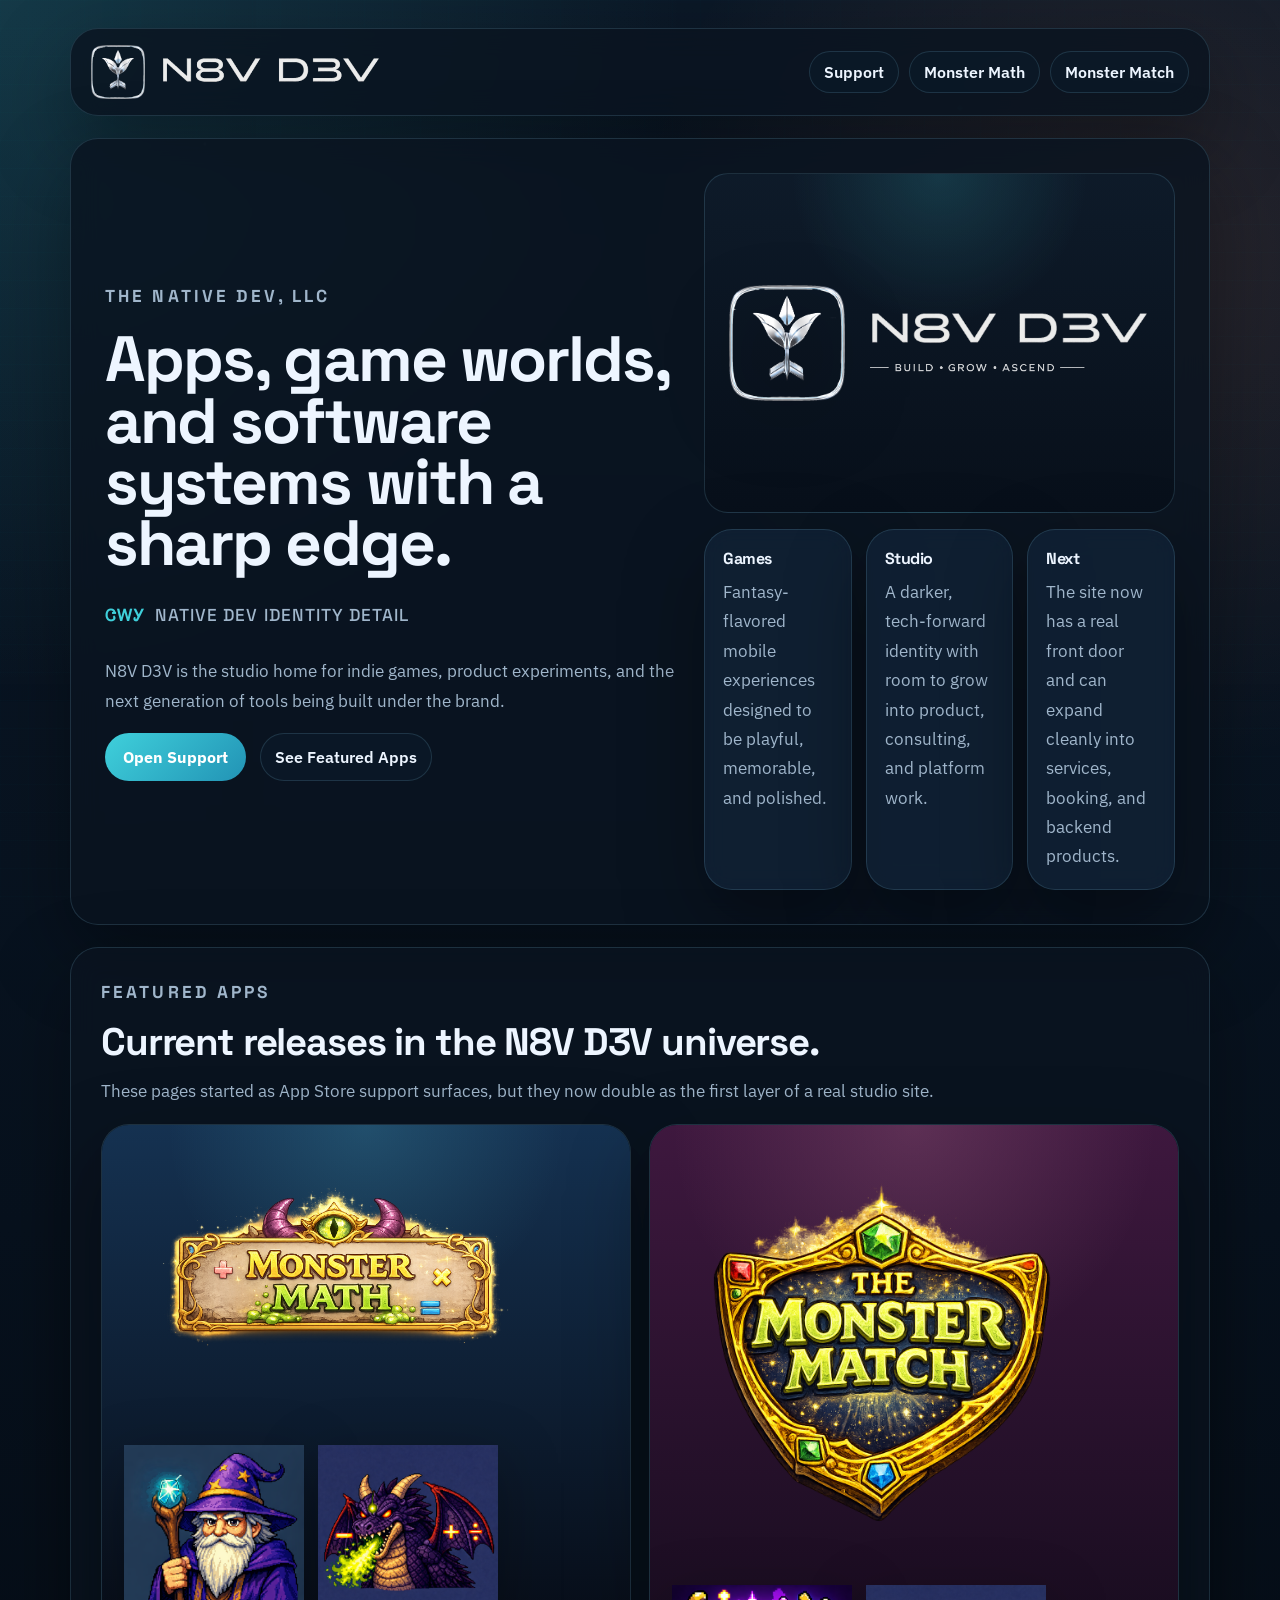
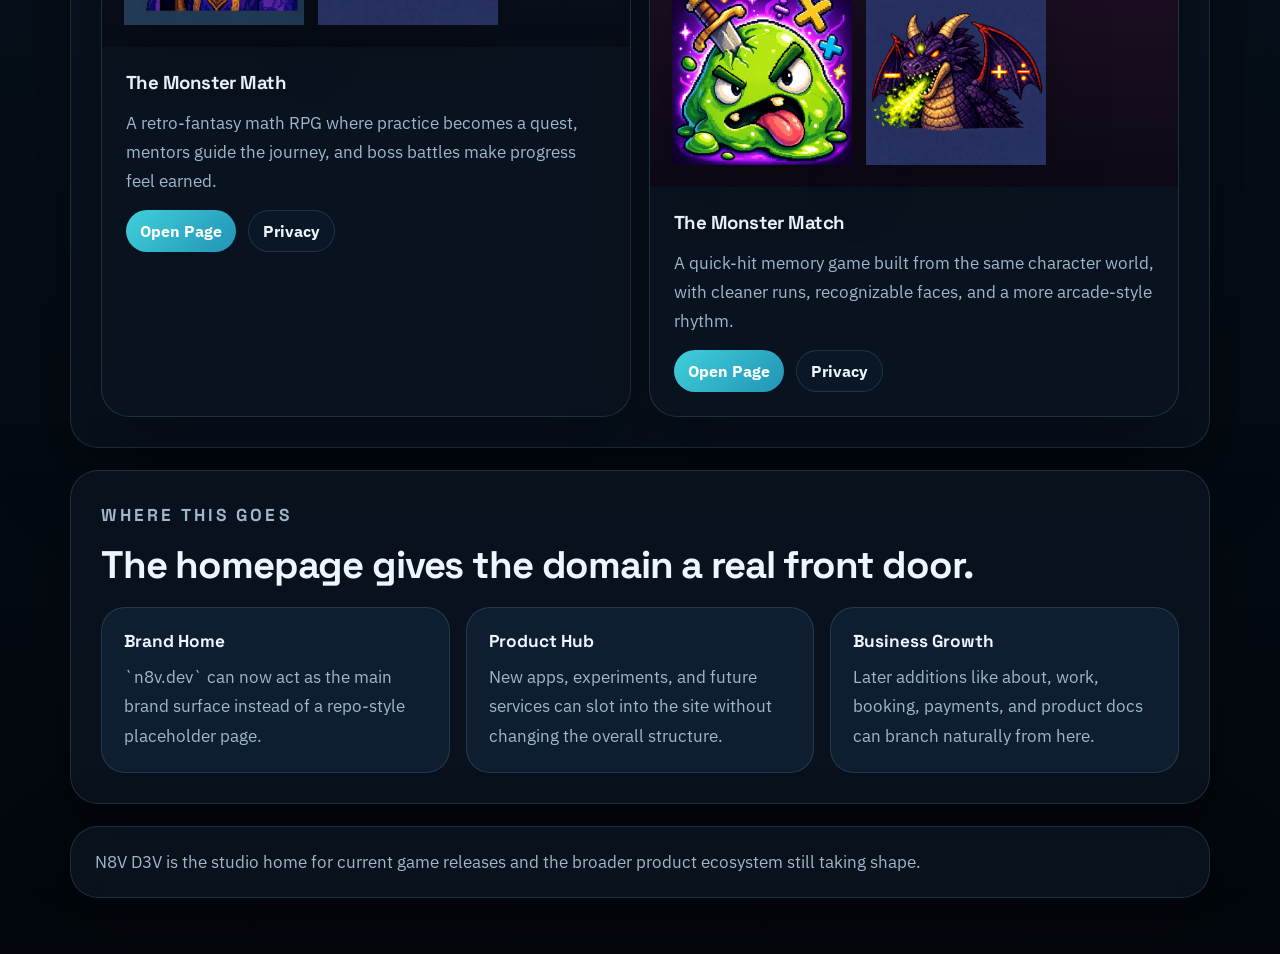
==== index.html @ b9988b23 "UPDATE: refresh home and support brand assets Switch the home and support pages to the newly cropped" ====
<!DOCTYPE html>
<html>
  <head>
    <link rel="icon" href="/storage/assets/images/brand/n8v-d3v-favicon.png">
    <link rel="apple-touch-icon" href="/storage/assets/images/brand/n8v-d3v-favicon.png">
    <title>N8V D3V</title>
    <meta name="viewport" content="width=device-width, initial-scale=1">
    <meta
      name="description"
      content="N8V D3V builds apps, game worlds, and software products with a darker tech-forward studio style."
    >
    <link rel="stylesheet" href="/storage/assets/styles/home.css">
  </head>
  <body>
    <main class="page-shell">
      <header class="topbar">
        <a class="brand-lockup" href="/">
          <img class="brand-mark" src="/storage/assets/images/brand/n8v-d3v-mark-v4.png" alt="N8V D3V mark">
          <img class="brand-lockup-wordmark" src="/storage/assets/images/brand/n8v-d3v-wordmark-v4.png" alt="N8V D3V">
        </a>

        <nav class="nav" aria-label="Site">
          <a href="/support">Support</a>
          <a href="/the-monster-math">Monster Math</a>
          <a href="/the-monster-match">Monster Match</a>
        </nav>
      </header>

      <section class="hero">
        <div class="hero-copy">
          <p class="eyebrow">The Native Dev, LLC</p>

          <h1>Apps, game worlds, and software systems with a sharp edge.</h1>

          <p class="heritage-note"><span class="syllabary-inline">ᏣᎳᎩ</span> Native Dev identity detail</p>

          <p>
            N8V D3V is the studio home for indie games, product experiments, and the next generation of tools being built under the brand.
          </p>

          <div class="cta-row">
            <a class="cta-primary" href="/support">Open Support</a>
            <a class="cta-secondary" href="/the-monster-math">See Featured Apps</a>
          </div>
        </div>

        <div class="hero-visual">
          <div class="mark-panel hero-lockup">
            <img class="hero-brand-mark" src="/storage/assets/images/brand/n8v-d3v-mark-v4.png" alt="N8V D3V primary mark">
            <div class="hero-brand-copy">
              <img class="hero-wordmark" src="/storage/assets/images/brand/n8v-d3v-wordmark-v4.png" alt="N8V D3V">
              <img class="hero-tagline" src="/storage/assets/images/brand/n8v-d3v-tagline-v4.png" alt="Build. Grow. Ascend.">
            </div>
          </div>

          <div class="signal-grid">
            <article class="signal-card">
              <h3>Games</h3>
              <p>Fantasy-flavored mobile experiences designed to be playful, memorable, and polished.</p>
            </article>
            <article class="signal-card">
              <h3>Studio</h3>
              <p>A darker, tech-forward identity with room to grow into product, consulting, and platform work.</p>
            </article>
            <article class="signal-card">
              <h3>Next</h3>
              <p>The site now has a real front door and can expand cleanly into services, booking, and backend products.</p>
            </article>
          </div>
        </div>
      </section>

      <section class="section">
        <div class="section-header">
          <p class="section-eyebrow">Featured Apps</p>
          <h2>Current releases in the N8V D3V universe.</h2>
          <p>
            These pages started as App Store support surfaces, but they now double as the first layer of a real studio site.
          </p>
        </div>

        <div class="product-grid">
          <article class="product-card math">
            <div class="product-art">
              <img class="product-logo" src="/storage/assets/images/monster-math/logo.png" alt="The Monster Math logo">
              <div class="art-cluster">
                <img src="/storage/assets/images/monster-math/mathius.png" alt="Mathius character art">
                <img src="/storage/assets/images/monster-math/anti-mather-dragon.png" alt="Anti Mather Dragon artwork">
              </div>
            </div>

            <div class="product-copy">
              <h3>The Monster Math</h3>
              <p>
                A retro-fantasy math RPG where practice becomes a quest, mentors guide the journey, and boss battles make progress feel earned.
              </p>

              <div class="product-links">
                <a class="product-link primary" href="/the-monster-math">Open Page</a>
                <a class="product-link secondary" href="/the-monster-math/privacy">Privacy</a>
              </div>
            </div>
          </article>

          <article class="product-card match">
            <div class="product-art">
              <img class="product-logo" src="/storage/assets/images/monster-match/logo.png" alt="The Monster Match logo">
              <div class="art-cluster">
                <img src="/storage/assets/images/monster-match/mad-slime.png" alt="Mad slime card art">
                <img src="/storage/assets/images/monster-match/anti-mather-dragon.png" alt="Anti Mather Dragon card art">
              </div>
            </div>

            <div class="product-copy">
              <h3>The Monster Match</h3>
              <p>
                A quick-hit memory game built from the same character world, with cleaner runs, recognizable faces, and a more arcade-style rhythm.
              </p>

              <div class="product-links">
                <a class="product-link primary" href="/the-monster-match">Open Page</a>
                <a class="product-link secondary" href="/the-monster-match/privacy">Privacy</a>
              </div>
            </div>
          </article>
        </div>
      </section>

      <section class="section">
        <div class="section-header">
          <p class="section-eyebrow">Where This Goes</p>
          <h2>The homepage gives the domain a real front door.</h2>
        </div>

        <div class="path-grid">
          <article class="path-card">
            <h3>Brand Home</h3>
            <p>
              `n8v.dev` can now act as the main brand surface instead of a repo-style placeholder page.
            </p>
          </article>
          <article class="path-card">
            <h3>Product Hub</h3>
            <p>
              New apps, experiments, and future services can slot into the site without changing the overall structure.
            </p>
          </article>
          <article class="path-card">
            <h3>Business Growth</h3>
            <p>
              Later additions like about, work, booking, payments, and product docs can branch naturally from here.
            </p>
          </article>
        </div>
      </section>

      <footer class="footer-card">
        N8V D3V is the studio home for current game releases and the broader product ecosystem still taking shape.
      </footer>
    </main>
  </body>
</html>
---- storage/assets/styles/home.css ----
@import url("https://fonts.googleapis.com/css2?family=Space+Grotesk:wght@400;500;700&family=IBM+Plex+Sans:wght@400;500;600&display=swap");

:root {
  --bg: #07111d;
  --bg-deep: #03070d;
  --surface: rgba(10, 20, 32, 0.82);
  --surface-strong: rgba(14, 27, 42, 0.94);
  --surface-soft: rgba(17, 35, 56, 0.78);
  --border: rgba(124, 187, 217, 0.18);
  --text-main: #edf5ff;
  --text-soft: #a0b6cb;
  --text-dim: #73879d;
  --accent: #3fd0db;
  --accent-deep: #2293b5;
  --accent-warm: #ff8b5f;
  --shadow: 0 30px 80px rgba(0, 0, 0, 0.34);
}

* {
  box-sizing: border-box;
}

body {
  margin: 0;
  min-height: 100vh;
  color: var(--text-main);
  font-family: "IBM Plex Sans", sans-serif;
  background:
    radial-gradient(circle at top left, rgba(63, 208, 219, 0.18), transparent 24%),
    radial-gradient(circle at 90% 10%, rgba(255, 139, 95, 0.12), transparent 20%),
    linear-gradient(180deg, #0b1827 0%, var(--bg) 48%, var(--bg-deep) 100%);
}

body::before,
body::after {
  content: "";
  position: fixed;
  inset: 0;
  pointer-events: none;
}

body::before {
  opacity: 0.08;
  background-image:
    linear-gradient(rgba(63, 208, 219, 0.2) 1px, transparent 1px),
    linear-gradient(90deg, rgba(63, 208, 219, 0.14) 1px, transparent 1px);
  background-size: 28px 28px;
}

body::after {
  opacity: 0.18;
  background:
    linear-gradient(
      90deg,
      transparent 0 8%,
      rgba(63, 208, 219, 0.03) 8% 10%,
      transparent 10% 18%,
      rgba(255, 139, 95, 0.03) 18% 20%,
      transparent 20% 100%
    ),
    linear-gradient(
      0deg,
      transparent 0 10%,
      rgba(255, 255, 255, 0.02) 10% 12%,
      transparent 12% 22%,
      rgba(63, 208, 219, 0.025) 22% 24%,
      transparent 24% 100%
    ),
    radial-gradient(circle at 16% 16%, rgba(255, 255, 255, 0.9) 0 1px, transparent 2px),
    radial-gradient(circle at 75% 12%, rgba(63, 208, 219, 0.92) 0 2px, transparent 3px),
    radial-gradient(circle at 86% 34%, rgba(255, 139, 95, 0.82) 0 2px, transparent 3px);
  background-size: 100% 100%, 100% 100%, auto, auto, auto;
}

a {
  color: var(--accent);
}

.page-shell {
  position: relative;
  z-index: 1;
  max-width: 1180px;
  margin: 0 auto;
  padding: 28px 20px 56px;
}

.topbar,
.hero,
.section,
.footer-card,
.product-card,
.signal-card {
  border: 1px solid var(--border);
  border-radius: 28px;
  background: var(--surface);
  backdrop-filter: blur(14px);
  box-shadow: var(--shadow);
}

.topbar {
  display: flex;
  flex-wrap: wrap;
  justify-content: space-between;
  align-items: center;
  gap: 18px;
  padding: 16px 20px;
  margin-bottom: 22px;
}

.brand-lockup {
  display: inline-flex;
  align-items: center;
  gap: 14px;
  text-decoration: none;
}

.brand-mark {
  width: 54px;
  height: 54px;
  object-fit: contain;
}

.brand-word-stack {
  display: grid;
  gap: 2px;
}

.brand-lockup-wordmark {
  width: min(220px, 42vw);
  height: auto;
  display: block;
}

.nav {
  display: flex;
  flex-wrap: wrap;
  gap: 10px;
}

.nav a,
.pill,
.cta-secondary {
  display: inline-flex;
  align-items: center;
  justify-content: center;
  min-height: 42px;
  padding: 10px 14px;
  border: 1px solid var(--border);
  border-radius: 999px;
  background: rgba(12, 26, 40, 0.8);
  text-decoration: none;
  color: var(--text-main);
  font-weight: 600;
}

.hero {
  display: grid;
  grid-template-columns: minmax(0, 1.1fr) minmax(300px, 0.9fr);
  gap: 24px;
  padding: 34px;
  margin-bottom: 22px;
  overflow: hidden;
}

.hero-copy {
  display: grid;
  gap: 18px;
  align-content: center;
}

.eyebrow,
.section-eyebrow {
  margin: 0;
  color: var(--accent);
  font-family: "Space Grotesk", sans-serif;
  font-size: 0.86rem;
  font-weight: 700;
  letter-spacing: 0.18em;
  text-transform: uppercase;
}

.hero h1,
.section h2,
.product-card h3,
.signal-card h3 {
  margin: 0;
  font-family: "Space Grotesk", sans-serif;
  letter-spacing: -0.03em;
}

.hero h1 {
  font-size: clamp(2.7rem, 5vw, 5rem);
  line-height: 0.96;
}

.hero p,
.section p,
.product-card p,
.signal-card p,
.footer-card {
  margin: 0;
  color: var(--text-soft);
  font-size: 1.08rem;
  line-height: 1.7;
}

.heritage-note {
  display: inline-flex;
  width: fit-content;
  align-items: center;
  gap: 10px;
  padding: 8px 0;
  color: var(--text-dim);
  font-family: "Space Grotesk", sans-serif;
  font-size: 0.92rem;
  font-weight: 500;
  letter-spacing: 0.06em;
  text-transform: uppercase;
}

.syllabary-inline {
  color: var(--accent);
  font-size: 1rem;
  font-weight: 700;
}

.cta-row {
  display: flex;
  flex-wrap: wrap;
  gap: 14px;
}

.cta-primary {
  display: inline-flex;
  align-items: center;
  justify-content: center;
  min-height: 48px;
  padding: 12px 18px;
  border-radius: 999px;
  background: linear-gradient(135deg, var(--accent) 0%, var(--accent-deep) 100%);
  color: #fff;
  text-decoration: none;
  font-weight: 700;
}

.hero-visual {
  display: grid;
  gap: 16px;
  align-content: center;
}

.mark-panel,
.signal-grid {
  border-radius: 24px;
}

.mark-panel {
  display: grid;
  place-items: center;
  min-height: 340px;
  padding: 24px;
  background:
    radial-gradient(circle at top, rgba(63, 208, 219, 0.16), transparent 36%),
    linear-gradient(180deg, rgba(14, 27, 42, 0.98) 0%, rgba(8, 16, 27, 0.98) 100%);
  border: 1px solid var(--border);
}

.hero-lockup {
  grid-template-columns: auto minmax(0, 1fr);
  justify-content: center;
  align-items: center;
  gap: 18px;
  text-align: left;
}

.hero-brand-mark {
  width: clamp(88px, 11vw, 116px);
  height: auto;
  object-fit: contain;
  filter: drop-shadow(0 22px 34px rgba(0, 0, 0, 0.34));
}

.hero-wordmark {
  width: min(280px, 44vw);
  height: auto;
  display: block;
}

.hero-tagline {
  width: min(220px, 34vw);
  height: auto;
  display: block;
  opacity: 0.82;
}

.hero-brand-copy {
  display: grid;
  justify-items: start;
  gap: 6px;
}

.signal-grid {
  display: grid;
  grid-template-columns: repeat(3, minmax(0, 1fr));
  gap: 14px;
}

.signal-card {
  padding: 18px;
  background: var(--surface-soft);
}

.signal-card h3 {
  margin-bottom: 8px;
  font-size: 1rem;
}

.section {
  padding: 30px;
  margin-bottom: 22px;
}

.section-header {
  display: grid;
  gap: 10px;
  margin-bottom: 18px;
}

.section h2 {
  font-size: clamp(1.9rem, 3vw, 2.8rem);
}

.product-grid {
  display: grid;
  grid-template-columns: repeat(2, minmax(0, 1fr));
  gap: 18px;
}

.product-card {
  overflow: hidden;
}

.product-art {
  position: relative;
  min-height: 260px;
  padding: 22px;
  background:
    radial-gradient(circle at top, rgba(255, 255, 255, 0.12), transparent 34%),
    linear-gradient(180deg, rgba(30, 24, 56, 0.98) 0%, rgba(11, 10, 21, 0.98) 100%);
}

.product-card.math .product-art {
  background:
    radial-gradient(circle at top, rgba(99, 233, 255, 0.16), transparent 34%),
    linear-gradient(180deg, rgba(21, 50, 82, 0.98) 0%, rgba(7, 12, 22, 0.98) 100%);
}

.product-card.match .product-art {
  background:
    radial-gradient(circle at top, rgba(255, 170, 200, 0.16), transparent 34%),
    linear-gradient(180deg, rgba(63, 24, 63, 0.98) 0%, rgba(13, 9, 22, 0.98) 100%);
}

.product-logo {
  width: min(100%, 420px);
  height: auto;
  display: block;
  margin-bottom: 18px;
}

.art-cluster {
  display: flex;
  gap: 14px;
  align-items: end;
}

.art-cluster img {
  width: calc(50% - 7px);
  max-width: 180px;
  height: auto;
  object-fit: contain;
  filter: drop-shadow(0 18px 30px rgba(0, 0, 0, 0.28));
}

.product-copy {
  display: grid;
  gap: 14px;
  padding: 24px;
}

.product-links {
  display: flex;
  flex-wrap: wrap;
  gap: 12px;
}

.product-link {
  display: inline-flex;
  align-items: center;
  justify-content: center;
  min-height: 42px;
  padding: 10px 14px;
  border-radius: 999px;
  text-decoration: none;
  font-weight: 700;
}

.product-link.primary {
  background: linear-gradient(135deg, var(--accent) 0%, var(--accent-deep) 100%);
  color: #fff;
}

.product-link.secondary {
  border: 1px solid var(--border);
  background: rgba(12, 26, 40, 0.8);
  color: var(--text-main);
}

.path-grid {
  display: grid;
  grid-template-columns: repeat(3, minmax(0, 1fr));
  gap: 16px;
}

.path-card {
  padding: 22px;
  border-radius: 24px;
  border: 1px solid var(--border);
  background: var(--surface-soft);
}

.path-card h3 {
  margin: 0 0 10px;
  font-family: "Space Grotesk", sans-serif;
  font-size: 1.08rem;
}

.footer-card {
  padding: 20px 24px;
}

@media (max-width: 900px) {
  .hero,
  .product-grid,
  .path-grid {
    grid-template-columns: 1fr;
  }

  .signal-grid {
    grid-template-columns: 1fr;
  }
}

@media (max-width: 720px) {
  .page-shell {
    padding: 18px 14px 36px;
  }

  .topbar,
  .hero,
  .section {
    padding: 22px;
  }

  .brand-mark {
    width: 46px;
    height: 46px;
  }

  .brand-wordmark,
  .brand-lockup-wordmark {
    width: min(170px, 46vw);
  }

  .mark-panel {
    min-height: 260px;
  }

  .hero-lockup {
    grid-template-columns: 1fr;
    justify-items: center;
    text-align: center;
    gap: 10px;
  }

  .hero-brand-copy {
    justify-items: center;
  }

  .hero-wordmark {
    width: min(260px, 62vw);
  }

  .hero-tagline {
    width: min(200px, 48vw);
  }
}
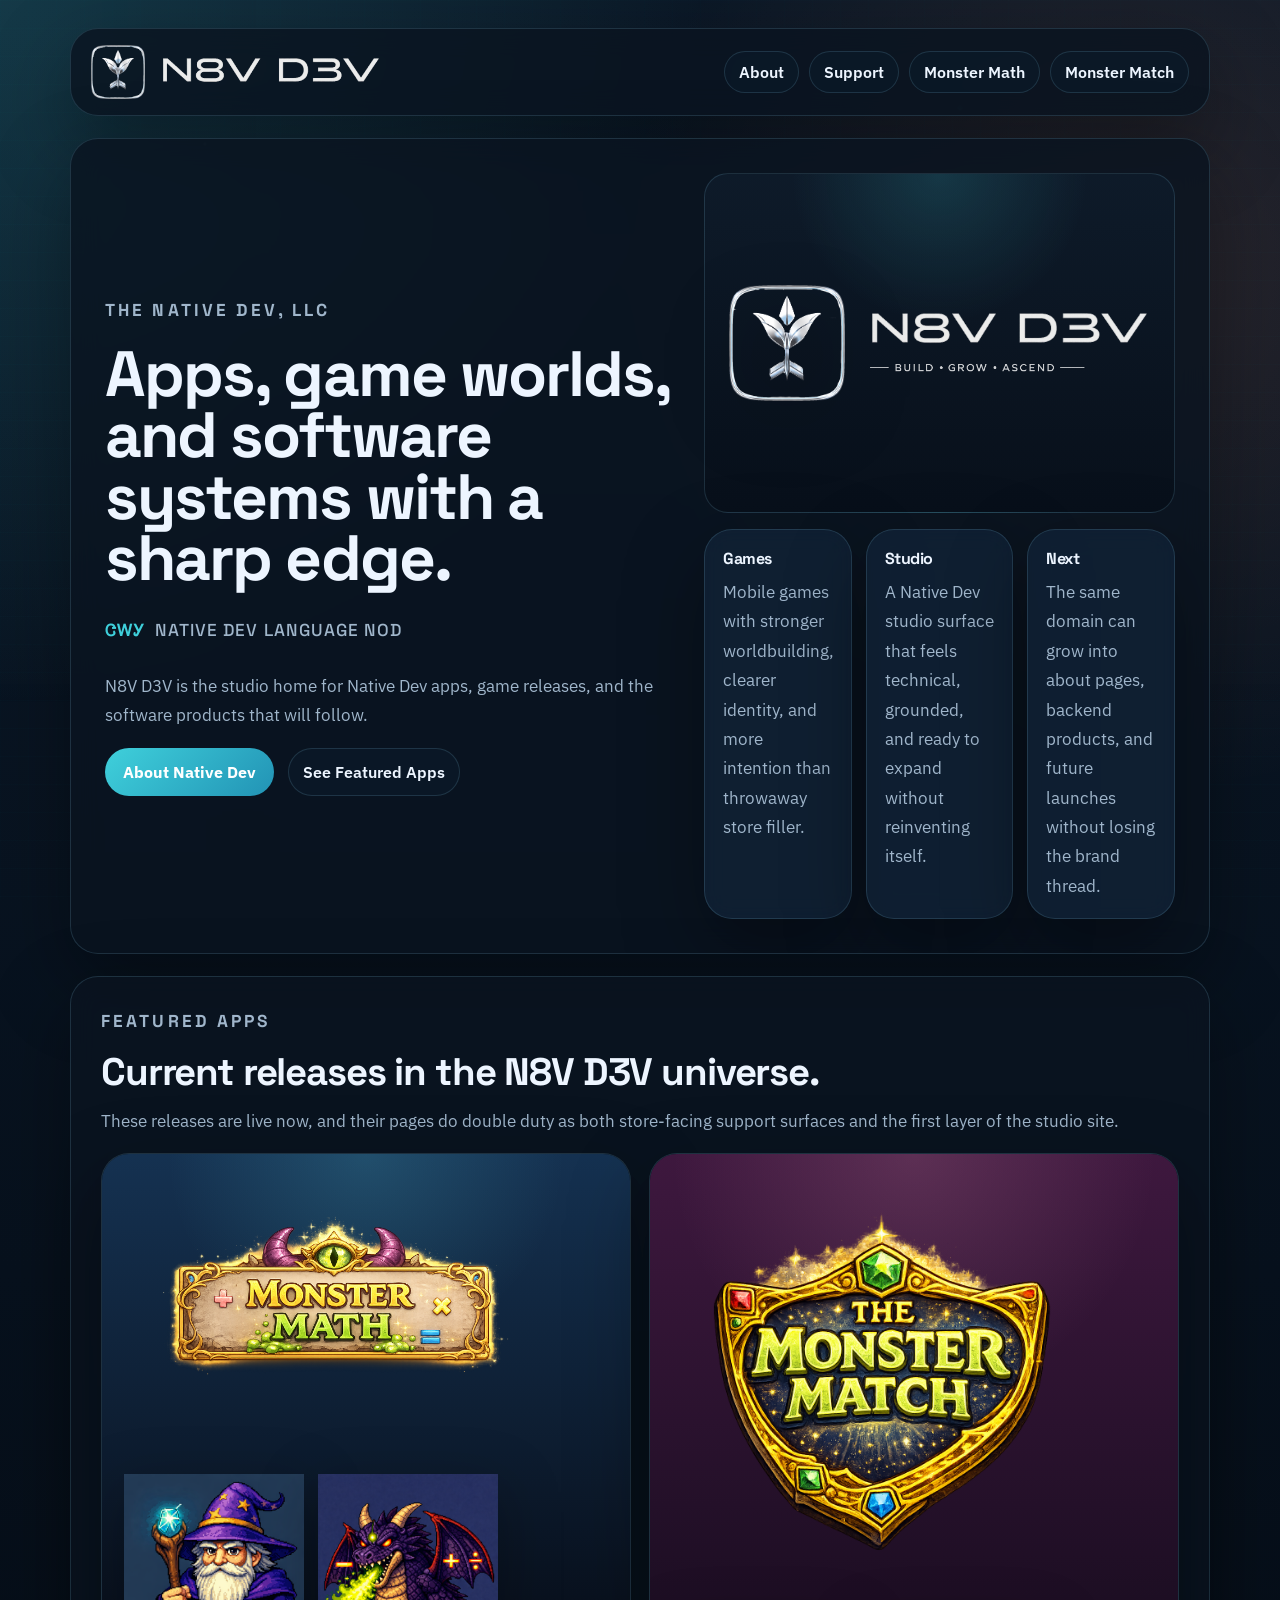
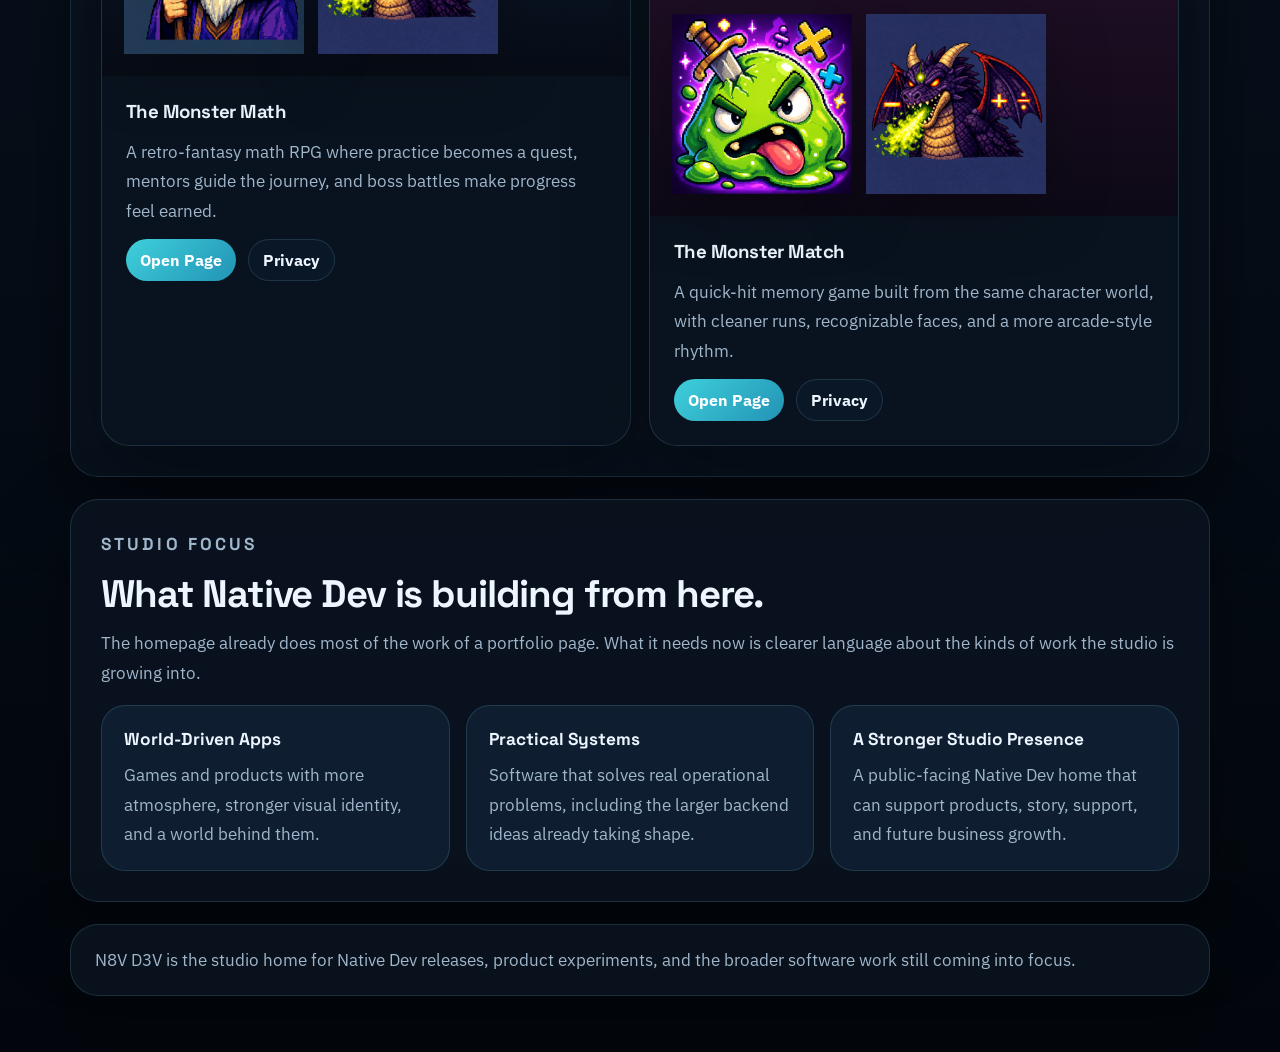
==== commit 7029f0f3: "UPDATE: tighten homepage copy and add about page Refine the homepage hierarchy and messaging, replac" ====
--- a/index.html
+++ b/index.html
@@ -20,6 +20,7 @@
         </a>
 
         <nav class="nav" aria-label="Site">
+          <a href="/about">About</a>
           <a href="/support">Support</a>
           <a href="/the-monster-math">Monster Math</a>
           <a href="/the-monster-match">Monster Match</a>
@@ -32,14 +33,14 @@
 
           <h1>Apps, game worlds, and software systems with a sharp edge.</h1>
 
-          <p class="heritage-note"><span class="syllabary-inline">ᏣᎳᎩ</span> Native Dev identity detail</p>
+          <p class="heritage-note"><span class="syllabary-inline">ᏣᎳᎩ</span> Native Dev language nod</p>
 
           <p>
-            N8V D3V is the studio home for indie games, product experiments, and the next generation of tools being built under the brand.
+            N8V D3V is the studio home for Native Dev apps, game releases, and the software products that will follow.
           </p>
 
           <div class="cta-row">
-            <a class="cta-primary" href="/support">Open Support</a>
+            <a class="cta-primary" href="/about">About Native Dev</a>
             <a class="cta-secondary" href="/the-monster-math">See Featured Apps</a>
           </div>
         </div>
@@ -56,15 +57,15 @@
           <div class="signal-grid">
             <article class="signal-card">
               <h3>Games</h3>
-              <p>Fantasy-flavored mobile experiences designed to be playful, memorable, and polished.</p>
+              <p>Mobile games with stronger worldbuilding, clearer identity, and more intention than throwaway store filler.</p>
             </article>
             <article class="signal-card">
               <h3>Studio</h3>
-              <p>A darker, tech-forward identity with room to grow into product, consulting, and platform work.</p>
+              <p>A Native Dev studio surface that feels technical, grounded, and ready to expand without reinventing itself.</p>
             </article>
             <article class="signal-card">
               <h3>Next</h3>
-              <p>The site now has a real front door and can expand cleanly into services, booking, and backend products.</p>
+              <p>The same domain can grow into about pages, backend products, and future launches without losing the brand thread.</p>
             </article>
           </div>
         </div>
@@ -75,7 +76,7 @@
           <p class="section-eyebrow">Featured Apps</p>
           <h2>Current releases in the N8V D3V universe.</h2>
           <p>
-            These pages started as App Store support surfaces, but they now double as the first layer of a real studio site.
+            These releases are live now, and their pages do double duty as both store-facing support surfaces and the first layer of the studio site.
           </p>
         </div>
 
@@ -128,34 +129,37 @@
 
       <section class="section">
         <div class="section-header">
-          <p class="section-eyebrow">Where This Goes</p>
-          <h2>The homepage gives the domain a real front door.</h2>
+          <p class="section-eyebrow">Studio Focus</p>
+          <h2>What Native Dev is building from here.</h2>
+          <p>
+            The homepage already does most of the work of a portfolio page. What it needs now is clearer language about the kinds of work the studio is growing into.
+          </p>
         </div>
 
         <div class="path-grid">
           <article class="path-card">
-            <h3>Brand Home</h3>
+            <h3>World-Driven Apps</h3>
             <p>
-              `n8v.dev` can now act as the main brand surface instead of a repo-style placeholder page.
+              Games and products with more atmosphere, stronger visual identity, and a world behind them.
             </p>
           </article>
           <article class="path-card">
-            <h3>Product Hub</h3>
+            <h3>Practical Systems</h3>
             <p>
-              New apps, experiments, and future services can slot into the site without changing the overall structure.
+              Software that solves real operational problems, including the larger backend ideas already taking shape.
             </p>
           </article>
           <article class="path-card">
-            <h3>Business Growth</h3>
+            <h3>A Stronger Studio Presence</h3>
             <p>
-              Later additions like about, work, booking, payments, and product docs can branch naturally from here.
+              A public-facing Native Dev home that can support products, story, support, and future business growth.
             </p>
           </article>
         </div>
       </section>
 
       <footer class="footer-card">
-        N8V D3V is the studio home for current game releases and the broader product ecosystem still taking shape.
+        N8V D3V is the studio home for Native Dev releases, product experiments, and the broader software work still coming into focus.
       </footer>
     </main>
   </body>
--- a/storage/assets/styles/home.css
+++ b/storage/assets/styles/home.css
@@ -320,6 +320,10 @@
   margin-bottom: 22px;
 }
 
+.section-wide {
+  padding: 34px 30px;
+}
+
 .section-header {
   display: grid;
   gap: 10px;
@@ -328,6 +332,18 @@
 
 .section h2 {
   font-size: clamp(1.9rem, 3vw, 2.8rem);
+}
+
+.page-title {
+  margin: 0;
+  font-family: "Space Grotesk", sans-serif;
+  font-size: clamp(2.4rem, 4.4vw, 4.2rem);
+  line-height: 1.02;
+  letter-spacing: -0.03em;
+}
+
+.page-intro {
+  max-width: 70ch;
 }
 
 .product-grid {
@@ -422,6 +438,12 @@
   gap: 16px;
 }
 
+.about-grid {
+  display: grid;
+  grid-template-columns: repeat(3, minmax(0, 1fr));
+  gap: 16px;
+}
+
 .path-card {
   padding: 22px;
   border-radius: 24px;
@@ -429,12 +451,30 @@
   background: var(--surface-soft);
 }
 
+.about-card {
+  padding: 24px;
+  border-radius: 24px;
+  border: 1px solid var(--border);
+  background: var(--surface-soft);
+}
+
 .path-card h3 {
   margin: 0 0 10px;
   font-family: "Space Grotesk", sans-serif;
   font-size: 1.08rem;
 }
 
+.about-card h2 {
+  margin: 0 0 10px;
+  font-family: "Space Grotesk", sans-serif;
+  font-size: 1.2rem;
+  letter-spacing: -0.02em;
+}
+
+.about-card p {
+  margin: 0;
+}
+
 .footer-card {
   padding: 20px 24px;
 }
@@ -442,7 +482,8 @@
 @media (max-width: 900px) {
   .hero,
   .product-grid,
-  .path-grid {
+  .path-grid,
+  .about-grid {
     grid-template-columns: 1fr;
   }
 
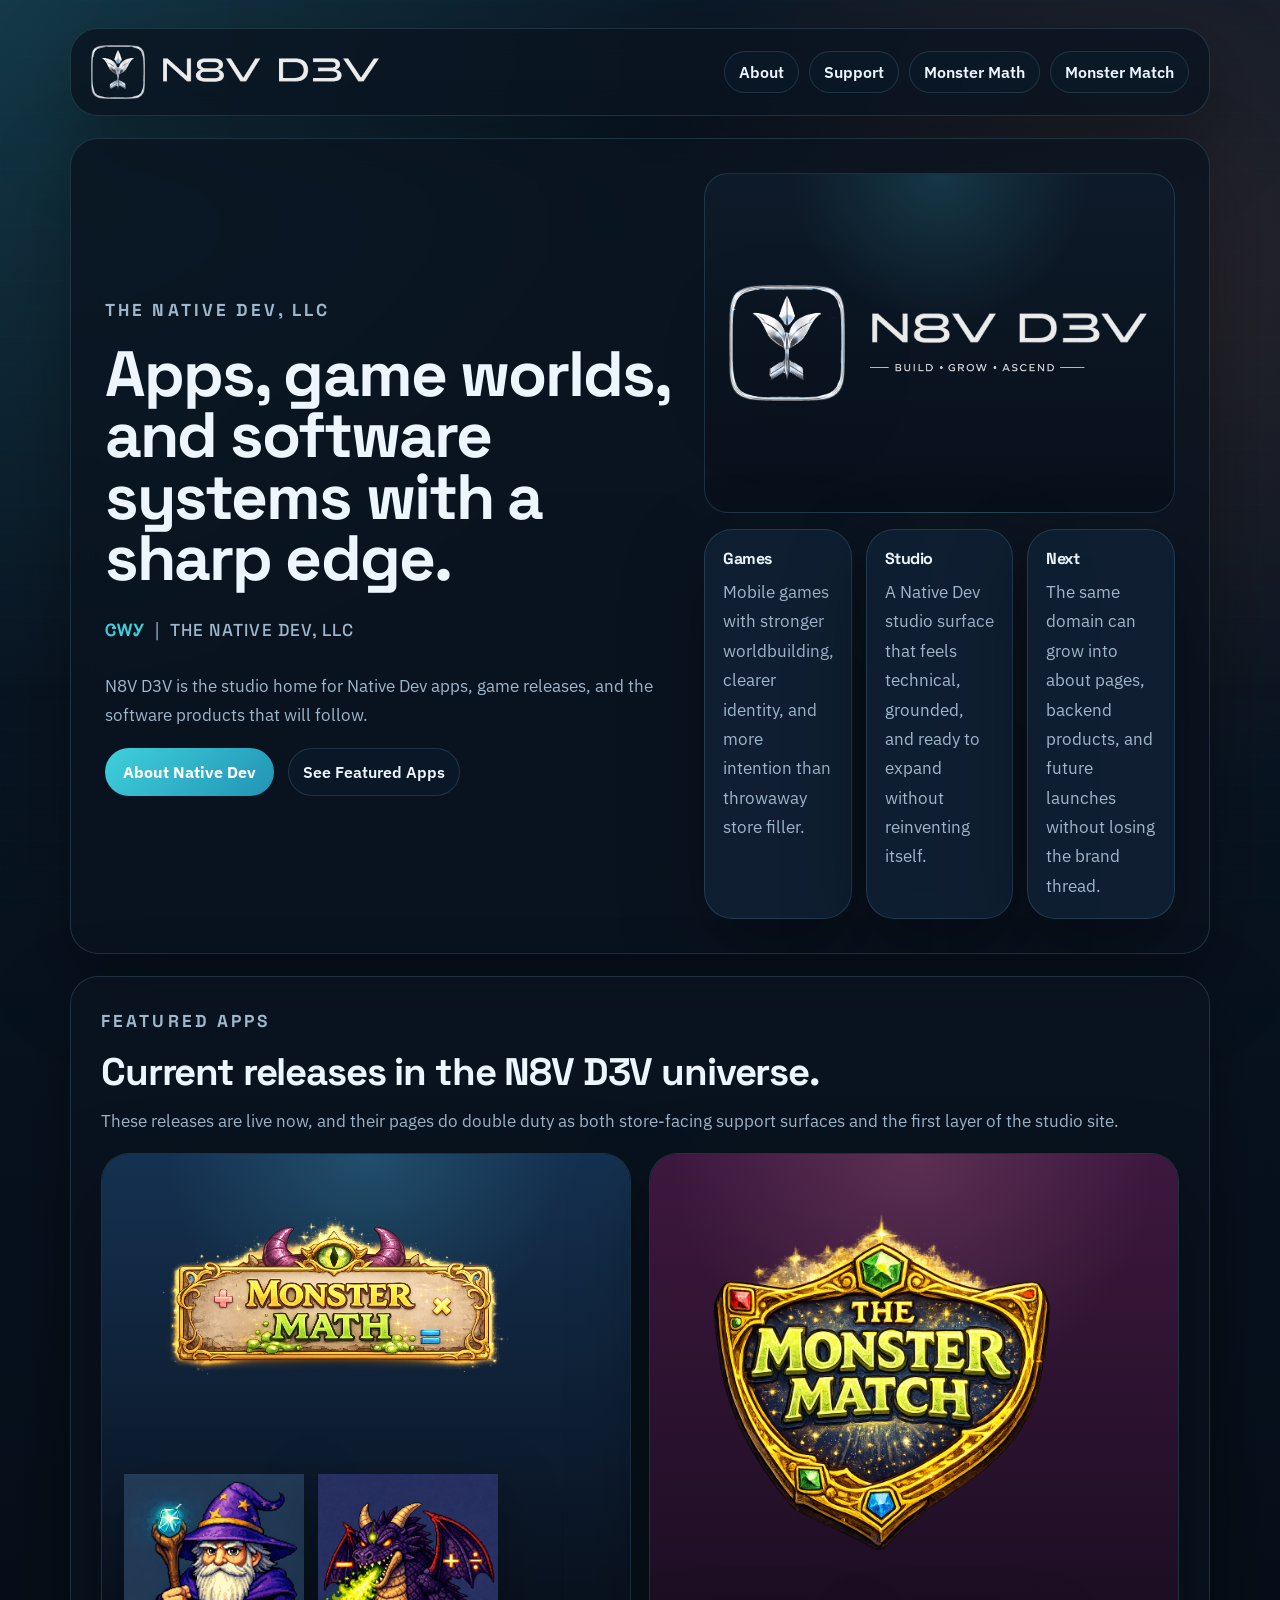
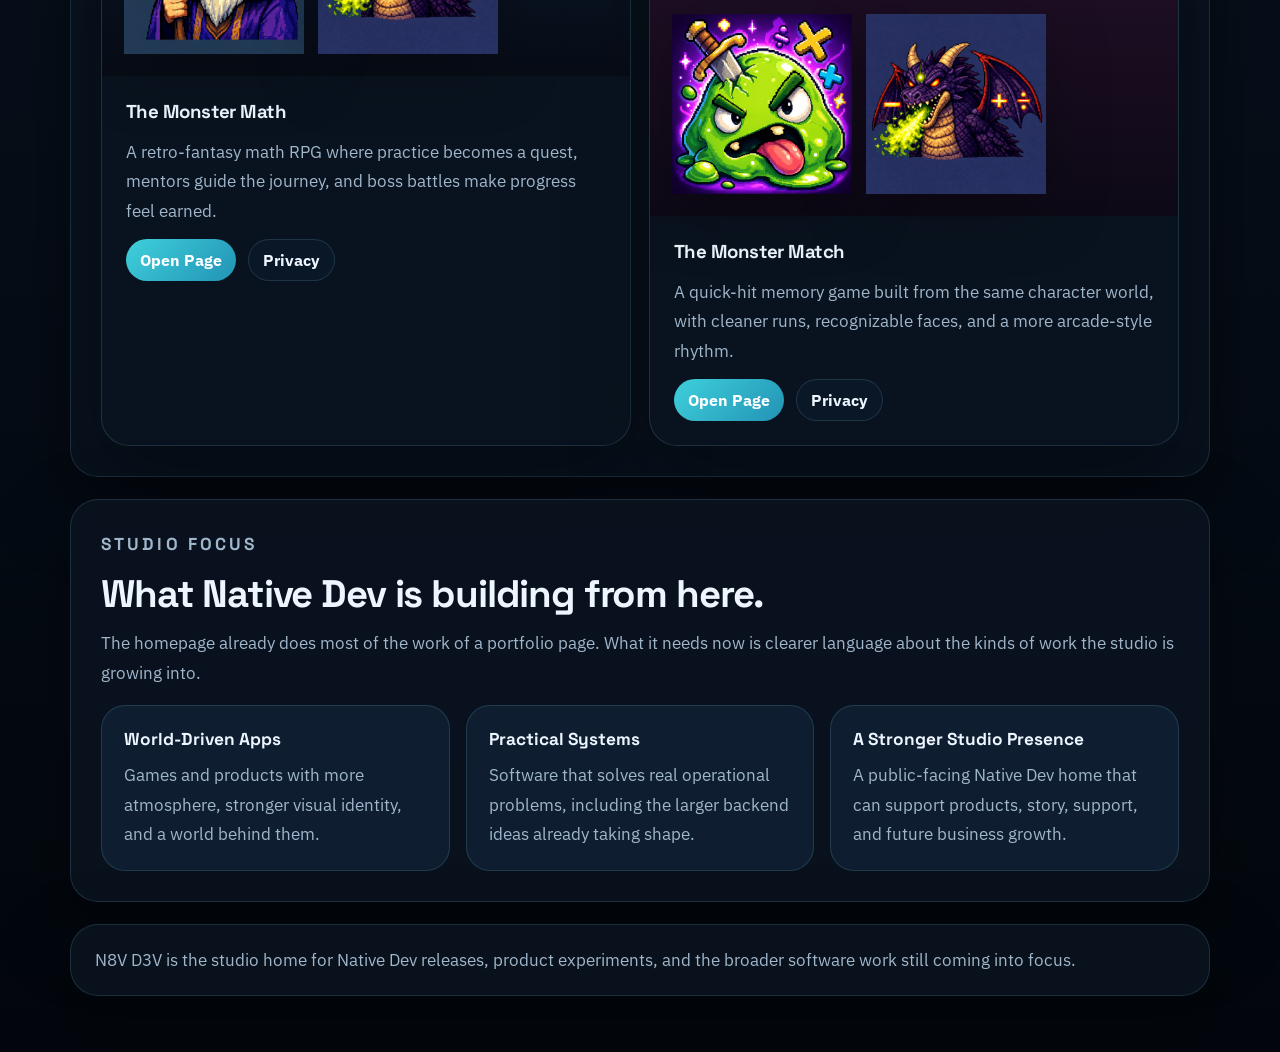
==== commit fc234be6: "UPDATE: unify site navigation and copy polish Replace the game-page top-left buttons with the Native" ====
--- a/index.html
+++ b/index.html
@@ -33,7 +33,7 @@
 
           <h1>Apps, game worlds, and software systems with a sharp edge.</h1>
 
-          <p class="heritage-note"><span class="syllabary-inline">ᏣᎳᎩ</span> Native Dev language nod</p>
+          <p class="heritage-note"><span class="syllabary-inline">ᏣᎳᎩ</span> <span class="heritage-divider">|</span> The Native Dev, LLC</p>
 
           <p>
             N8V D3V is the studio home for Native Dev apps, game releases, and the software products that will follow.
--- a/storage/assets/styles/home.css
+++ b/storage/assets/styles/home.css
@@ -224,6 +224,10 @@
   font-weight: 700;
 }
 
+.heritage-divider {
+  color: var(--text-dim);
+}
+
 .cta-row {
   display: flex;
   flex-wrap: wrap;
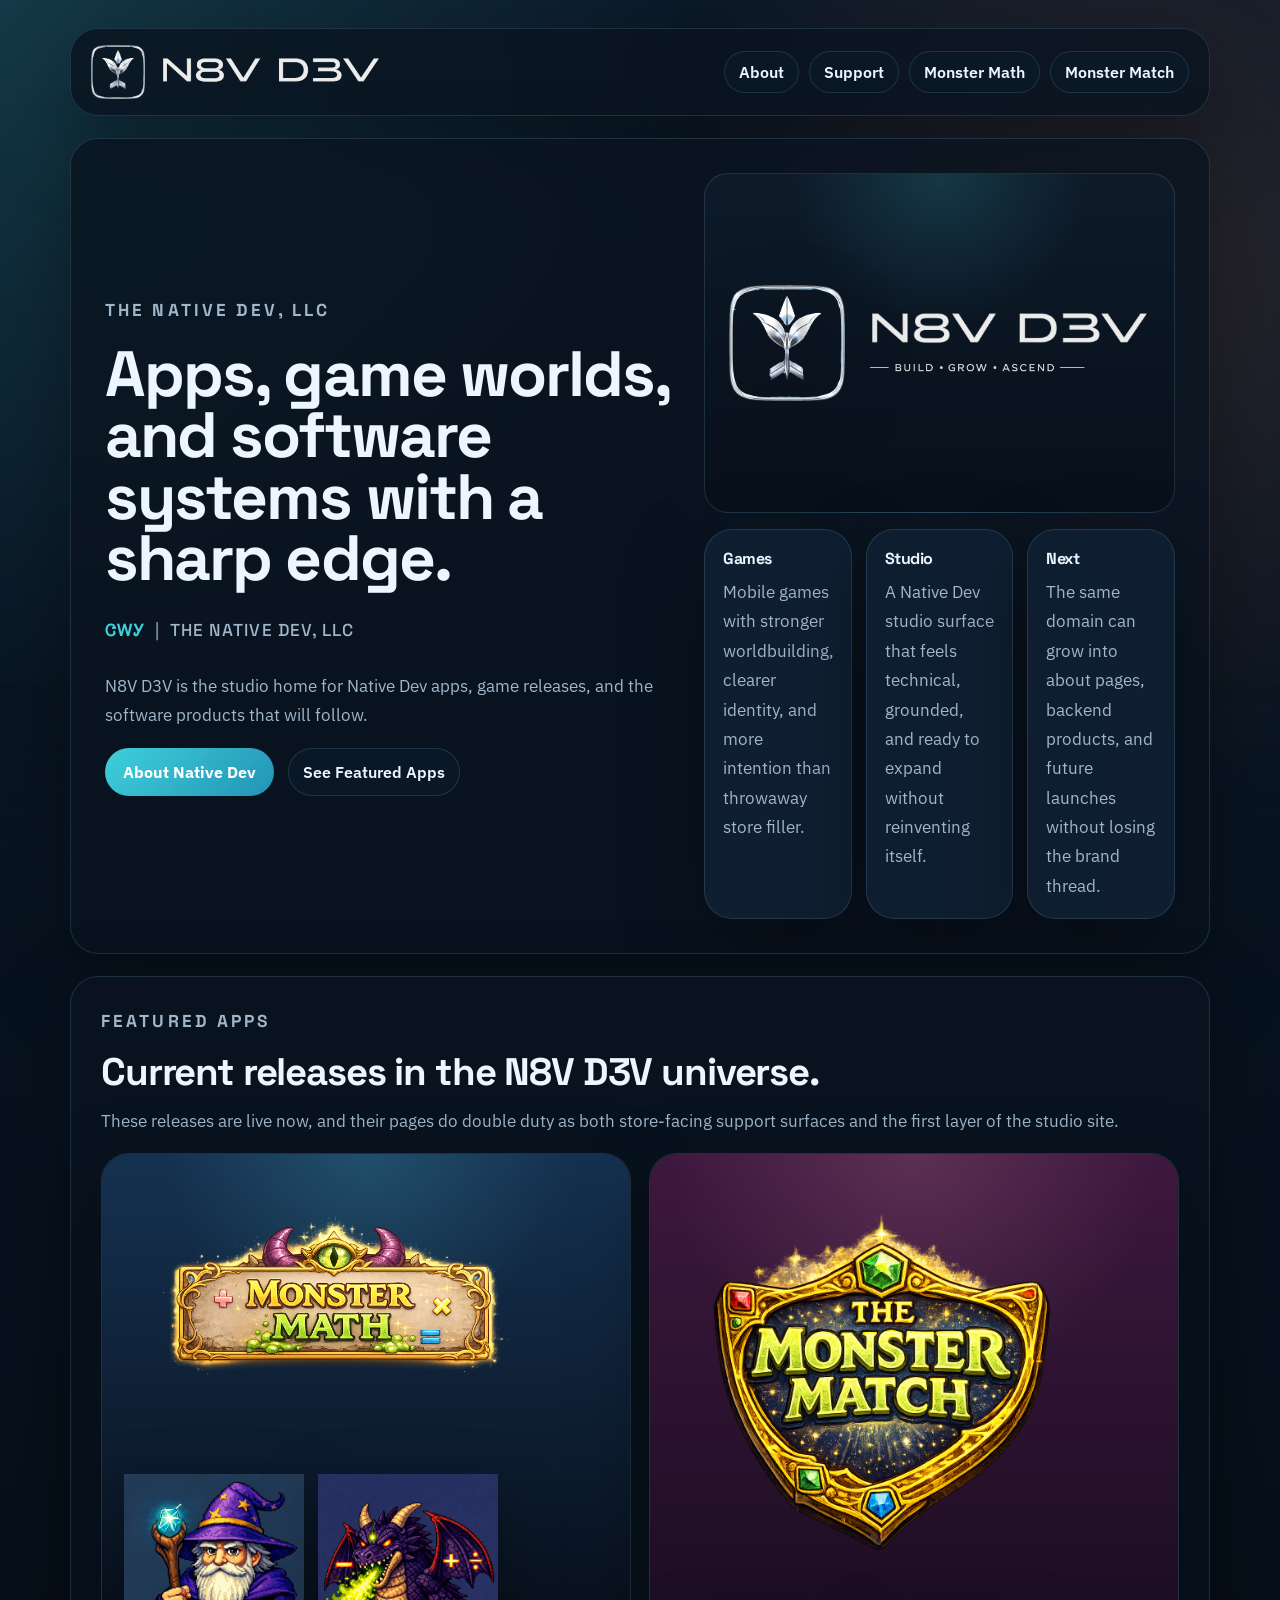
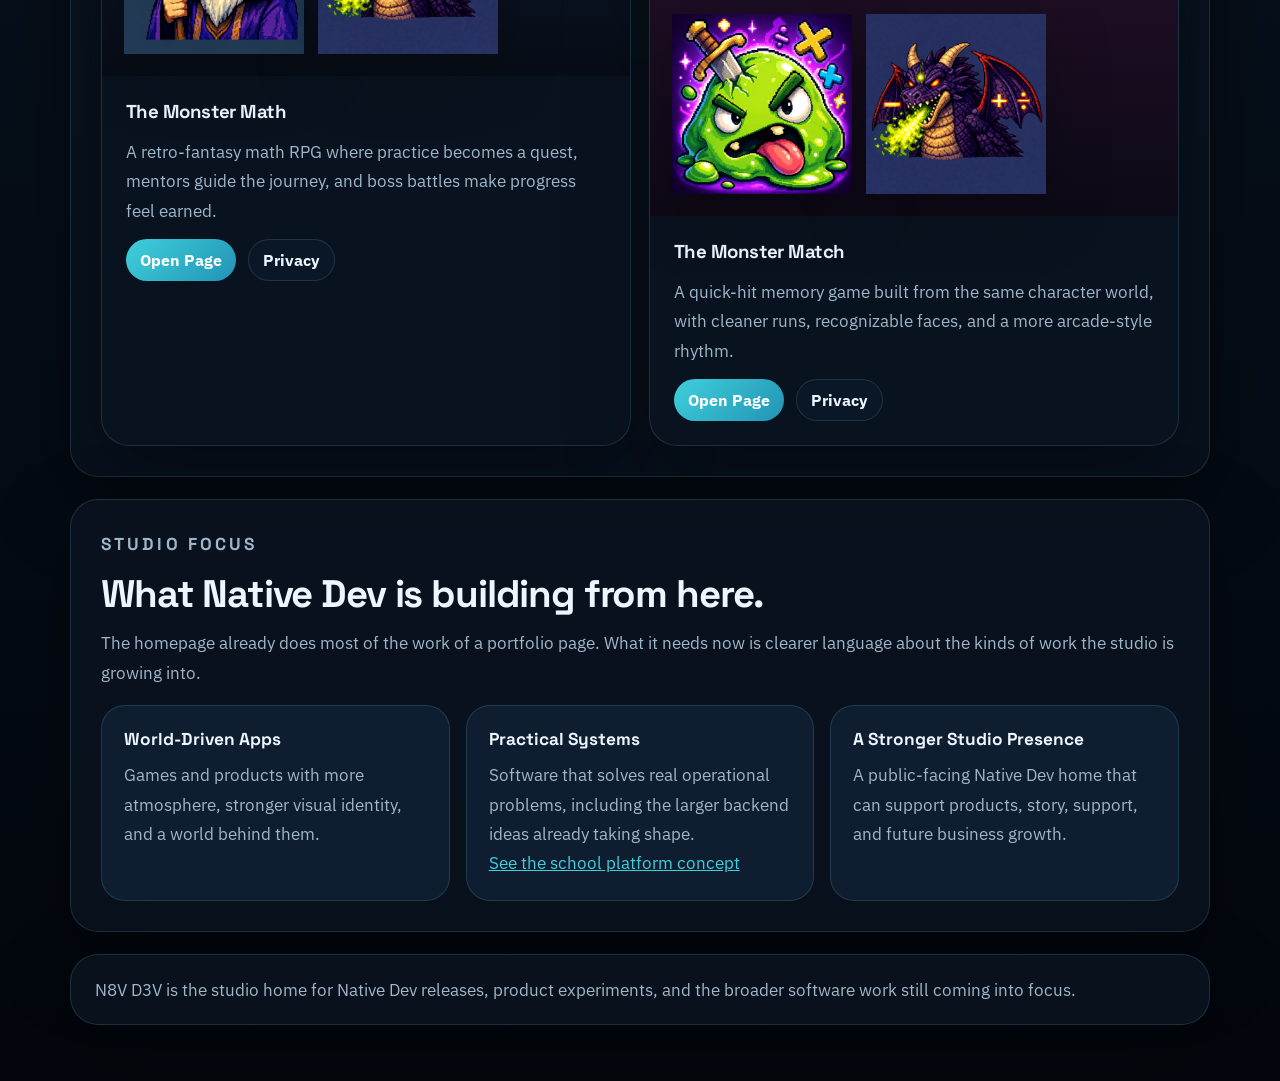
==== commit f7530c19: "UPDATE: add school platform preview page Create a work-in-progress page for the upcoming high school" ====
--- a/index.html
+++ b/index.html
@@ -148,6 +148,7 @@
             <p>
               Software that solves real operational problems, including the larger backend ideas already taking shape.
             </p>
+            <p><a href="/schools">See the school platform concept</a></p>
           </article>
           <article class="path-card">
             <h3>A Stronger Studio Presence</h3>
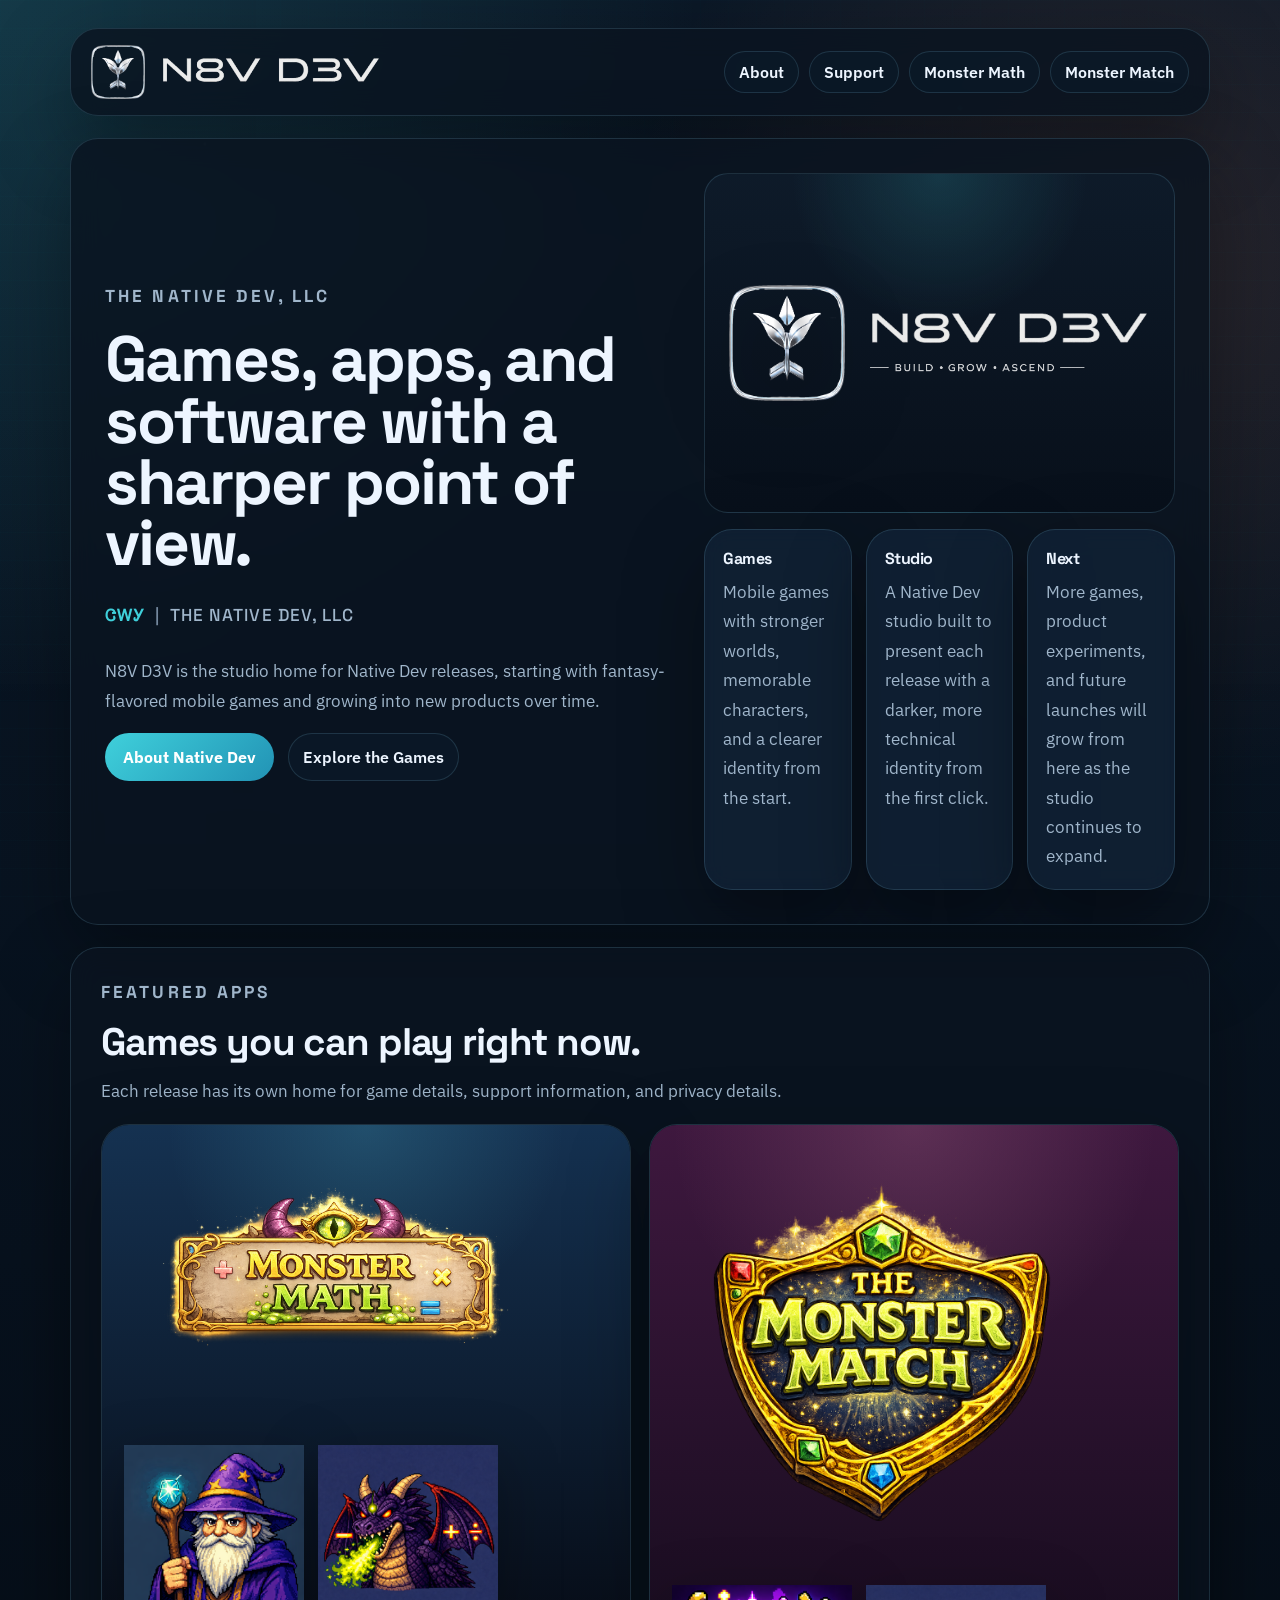
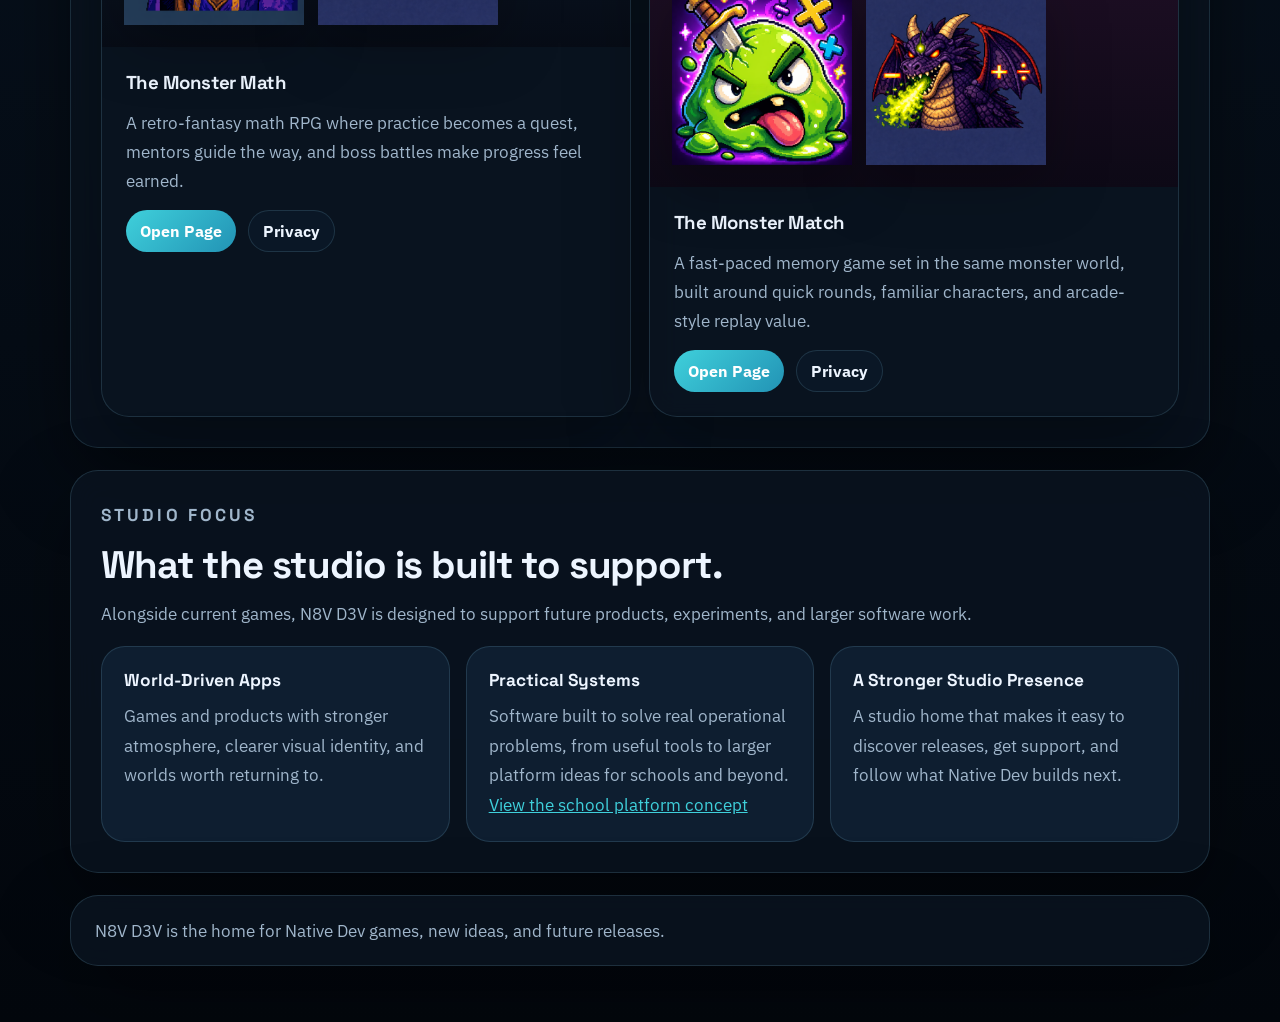
==== commit 4d11052e: "Polish homepage and support copy" ====
--- a/index.html
+++ b/index.html
@@ -7,7 +7,7 @@
     <meta name="viewport" content="width=device-width, initial-scale=1">
     <meta
       name="description"
-      content="N8V D3V builds apps, game worlds, and software products with a darker tech-forward studio style."
+      content="N8V D3V is the studio home for Native Dev games, apps, and software built with a bold technical edge."
     >
     <link rel="stylesheet" href="/storage/assets/styles/home.css">
   </head>
@@ -31,17 +31,17 @@
         <div class="hero-copy">
           <p class="eyebrow">The Native Dev, LLC</p>
 
-          <h1>Apps, game worlds, and software systems with a sharp edge.</h1>
+          <h1>Games, apps, and software with a sharper point of view.</h1>
 
           <p class="heritage-note"><span class="syllabary-inline">ᏣᎳᎩ</span> <span class="heritage-divider">|</span> The Native Dev, LLC</p>
 
           <p>
-            N8V D3V is the studio home for Native Dev apps, game releases, and the software products that will follow.
+            N8V D3V is the studio home for Native Dev releases, starting with fantasy-flavored mobile games and growing into new products over time.
           </p>
 
           <div class="cta-row">
             <a class="cta-primary" href="/about">About Native Dev</a>
-            <a class="cta-secondary" href="/the-monster-math">See Featured Apps</a>
+            <a class="cta-secondary" href="#featured-apps">Explore the Games</a>
           </div>
         </div>
 
@@ -57,26 +57,26 @@
           <div class="signal-grid">
             <article class="signal-card">
               <h3>Games</h3>
-              <p>Mobile games with stronger worldbuilding, clearer identity, and more intention than throwaway store filler.</p>
+              <p>Mobile games with stronger worlds, memorable characters, and a clearer identity from the start.</p>
             </article>
             <article class="signal-card">
               <h3>Studio</h3>
-              <p>A Native Dev studio surface that feels technical, grounded, and ready to expand without reinventing itself.</p>
+              <p>A Native Dev studio built to present each release with a darker, more technical identity from the first click.</p>
             </article>
             <article class="signal-card">
               <h3>Next</h3>
-              <p>The same domain can grow into about pages, backend products, and future launches without losing the brand thread.</p>
+              <p>More games, product experiments, and future launches will grow from here as the studio continues to expand.</p>
             </article>
           </div>
         </div>
       </section>
 
-      <section class="section">
+      <section class="section" id="featured-apps">
         <div class="section-header">
           <p class="section-eyebrow">Featured Apps</p>
-          <h2>Current releases in the N8V D3V universe.</h2>
+          <h2>Games you can play right now.</h2>
           <p>
-            These releases are live now, and their pages do double duty as both store-facing support surfaces and the first layer of the studio site.
+            Each release has its own home for game details, support information, and privacy details.
           </p>
         </div>
 
@@ -93,7 +93,7 @@
             <div class="product-copy">
               <h3>The Monster Math</h3>
               <p>
-                A retro-fantasy math RPG where practice becomes a quest, mentors guide the journey, and boss battles make progress feel earned.
+                A retro-fantasy math RPG where practice becomes a quest, mentors guide the way, and boss battles make progress feel earned.
               </p>
 
               <div class="product-links">
@@ -115,7 +115,7 @@
             <div class="product-copy">
               <h3>The Monster Match</h3>
               <p>
-                A quick-hit memory game built from the same character world, with cleaner runs, recognizable faces, and a more arcade-style rhythm.
+                A fast-paced memory game set in the same monster world, built around quick rounds, familiar characters, and arcade-style replay value.
               </p>
 
               <div class="product-links">
@@ -130,9 +130,9 @@
       <section class="section">
         <div class="section-header">
           <p class="section-eyebrow">Studio Focus</p>
-          <h2>What Native Dev is building from here.</h2>
+          <h2>What the studio is built to support.</h2>
           <p>
-            The homepage already does most of the work of a portfolio page. What it needs now is clearer language about the kinds of work the studio is growing into.
+            Alongside current games, N8V D3V is designed to support future products, experiments, and larger software work.
           </p>
         </div>
 
@@ -140,27 +140,27 @@
           <article class="path-card">
             <h3>World-Driven Apps</h3>
             <p>
-              Games and products with more atmosphere, stronger visual identity, and a world behind them.
+              Games and products with stronger atmosphere, clearer visual identity, and worlds worth returning to.
             </p>
           </article>
           <article class="path-card">
             <h3>Practical Systems</h3>
             <p>
-              Software that solves real operational problems, including the larger backend ideas already taking shape.
+              Software built to solve real operational problems, from useful tools to larger platform ideas for schools and beyond.
             </p>
-            <p><a href="/schools">See the school platform concept</a></p>
+            <p><a href="/commerce/schools">View the school platform concept</a></p>
           </article>
           <article class="path-card">
             <h3>A Stronger Studio Presence</h3>
             <p>
-              A public-facing Native Dev home that can support products, story, support, and future business growth.
+              A studio home that makes it easy to discover releases, get support, and follow what Native Dev builds next.
             </p>
           </article>
         </div>
       </section>
 
       <footer class="footer-card">
-        N8V D3V is the studio home for Native Dev releases, product experiments, and the broader software work still coming into focus.
+        N8V D3V is the home for Native Dev games, new ideas, and future releases.
       </footer>
     </main>
   </body>
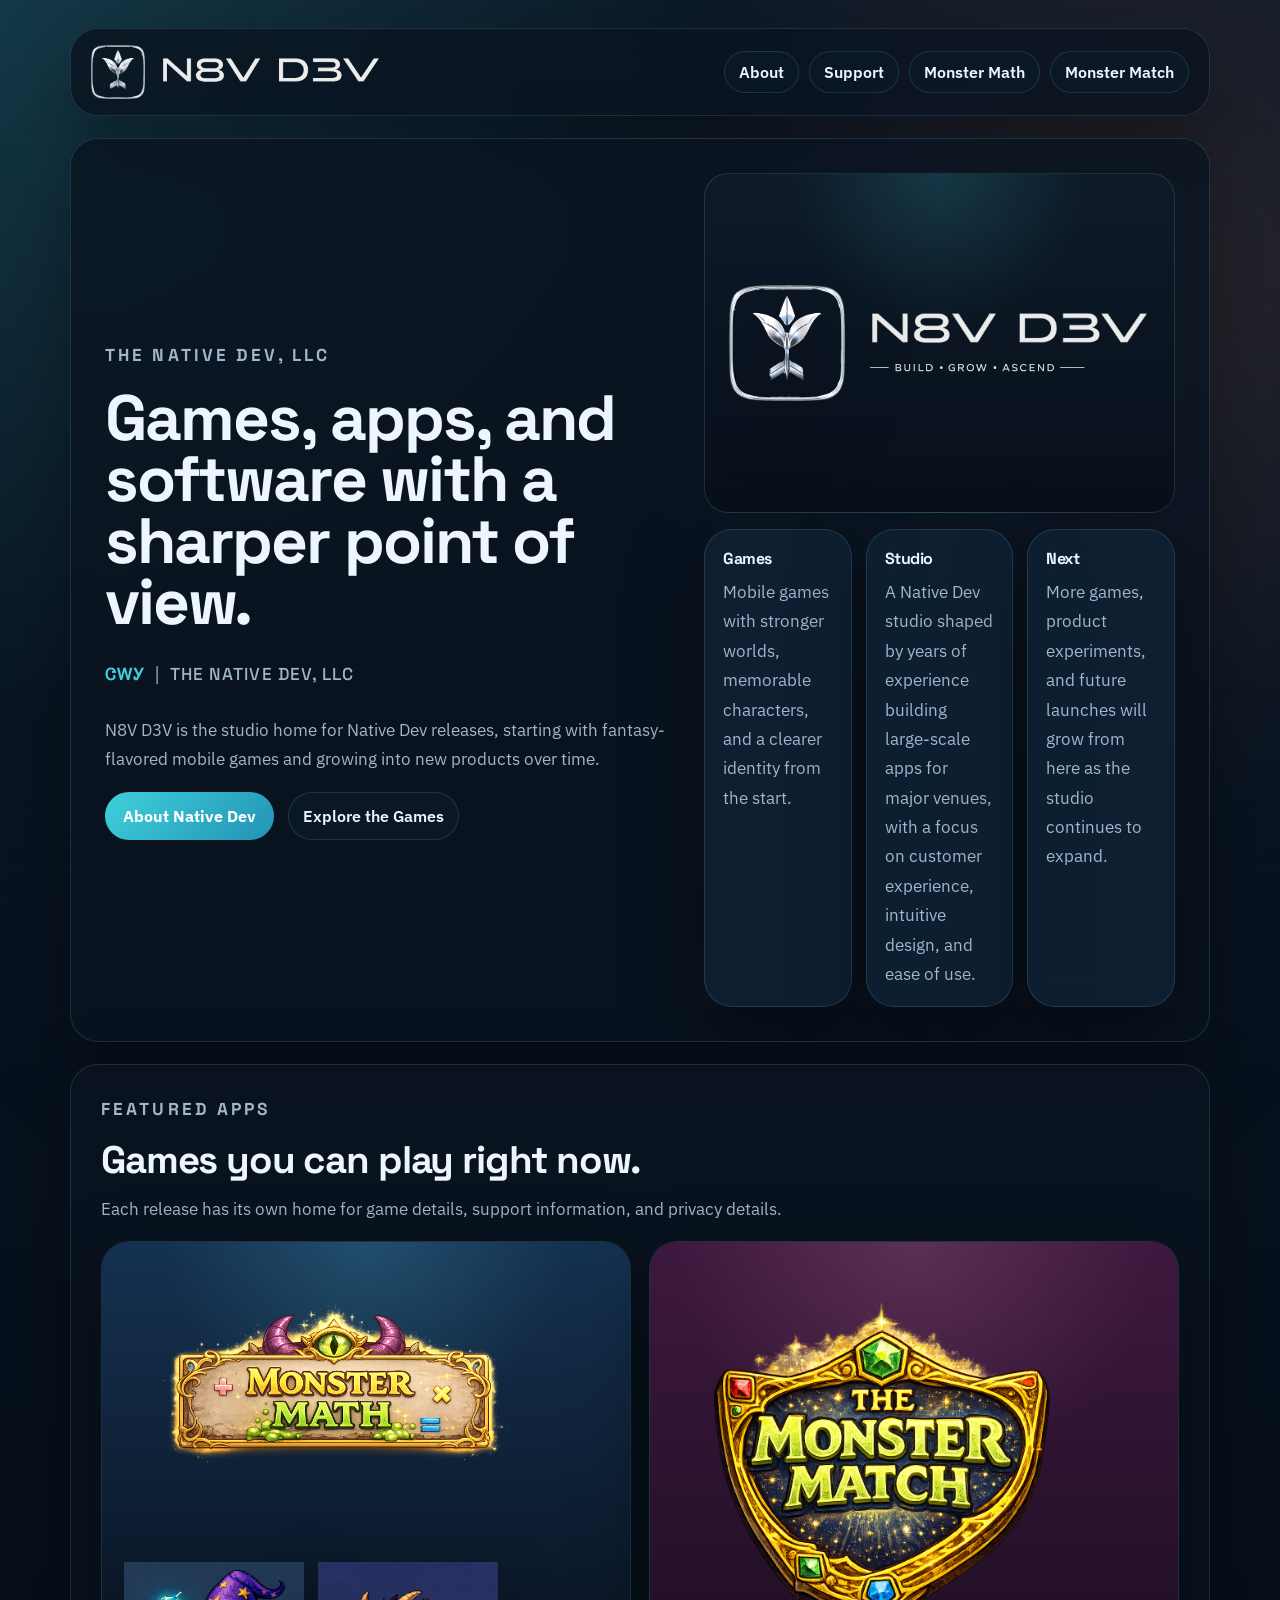
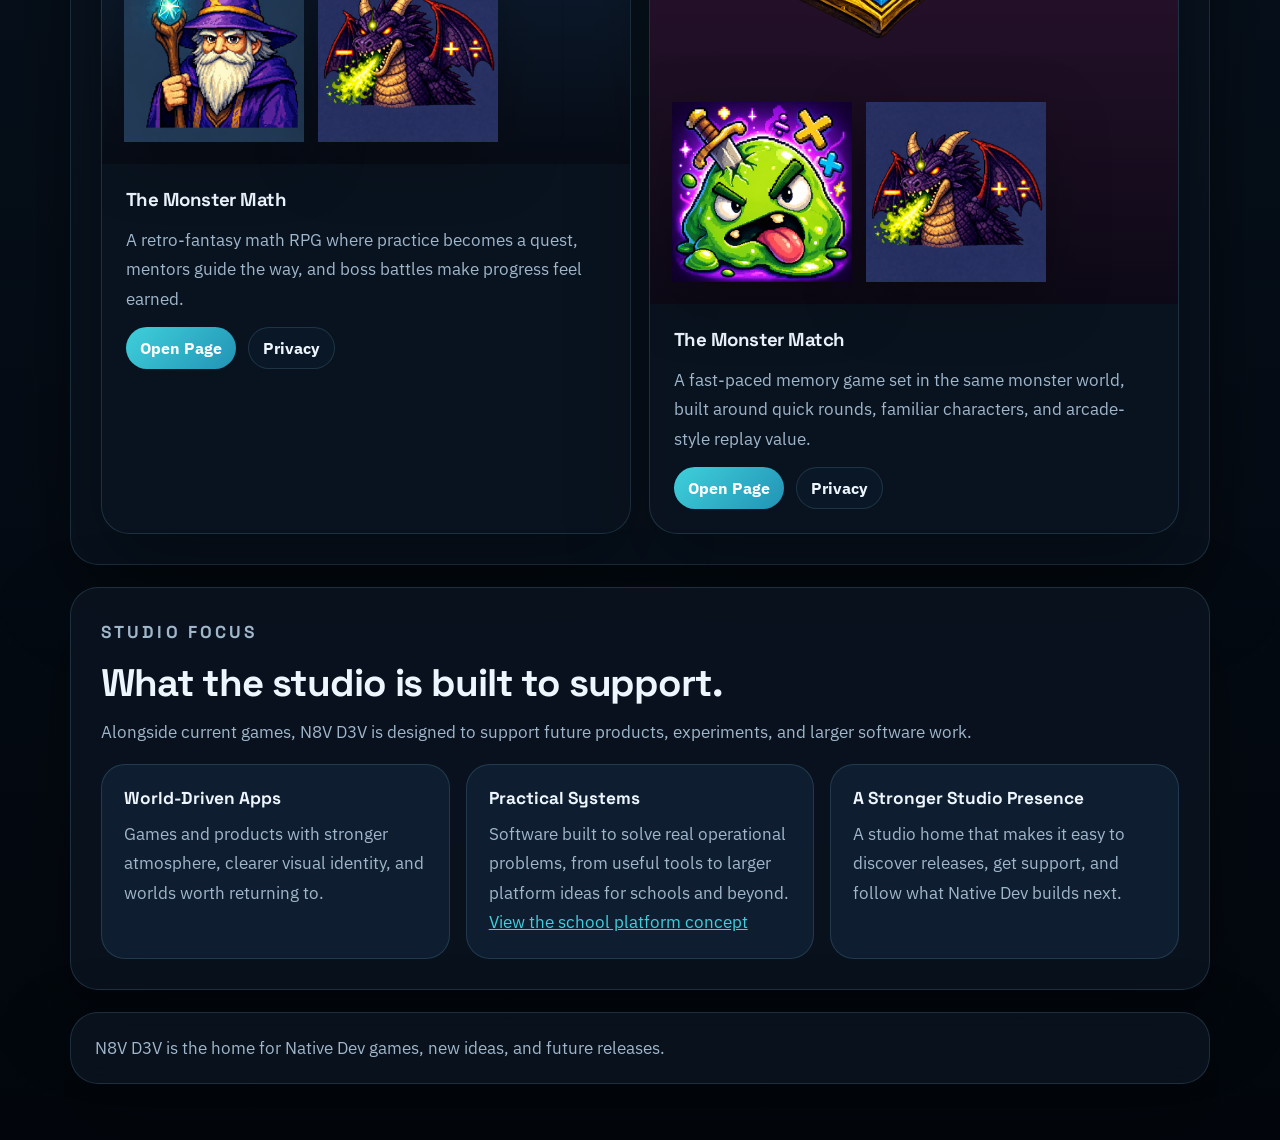
==== commit 6b055eb2: "Refine homepage and about story" ====
--- a/index.html
+++ b/index.html
@@ -61,7 +61,7 @@
             </article>
             <article class="signal-card">
               <h3>Studio</h3>
-              <p>A Native Dev studio built to present each release with a darker, more technical identity from the first click.</p>
+              <p>A Native Dev studio shaped by years of experience building large-scale apps for major venues, with a focus on customer experience, intuitive design, and ease of use.</p>
             </article>
             <article class="signal-card">
               <h3>Next</h3>
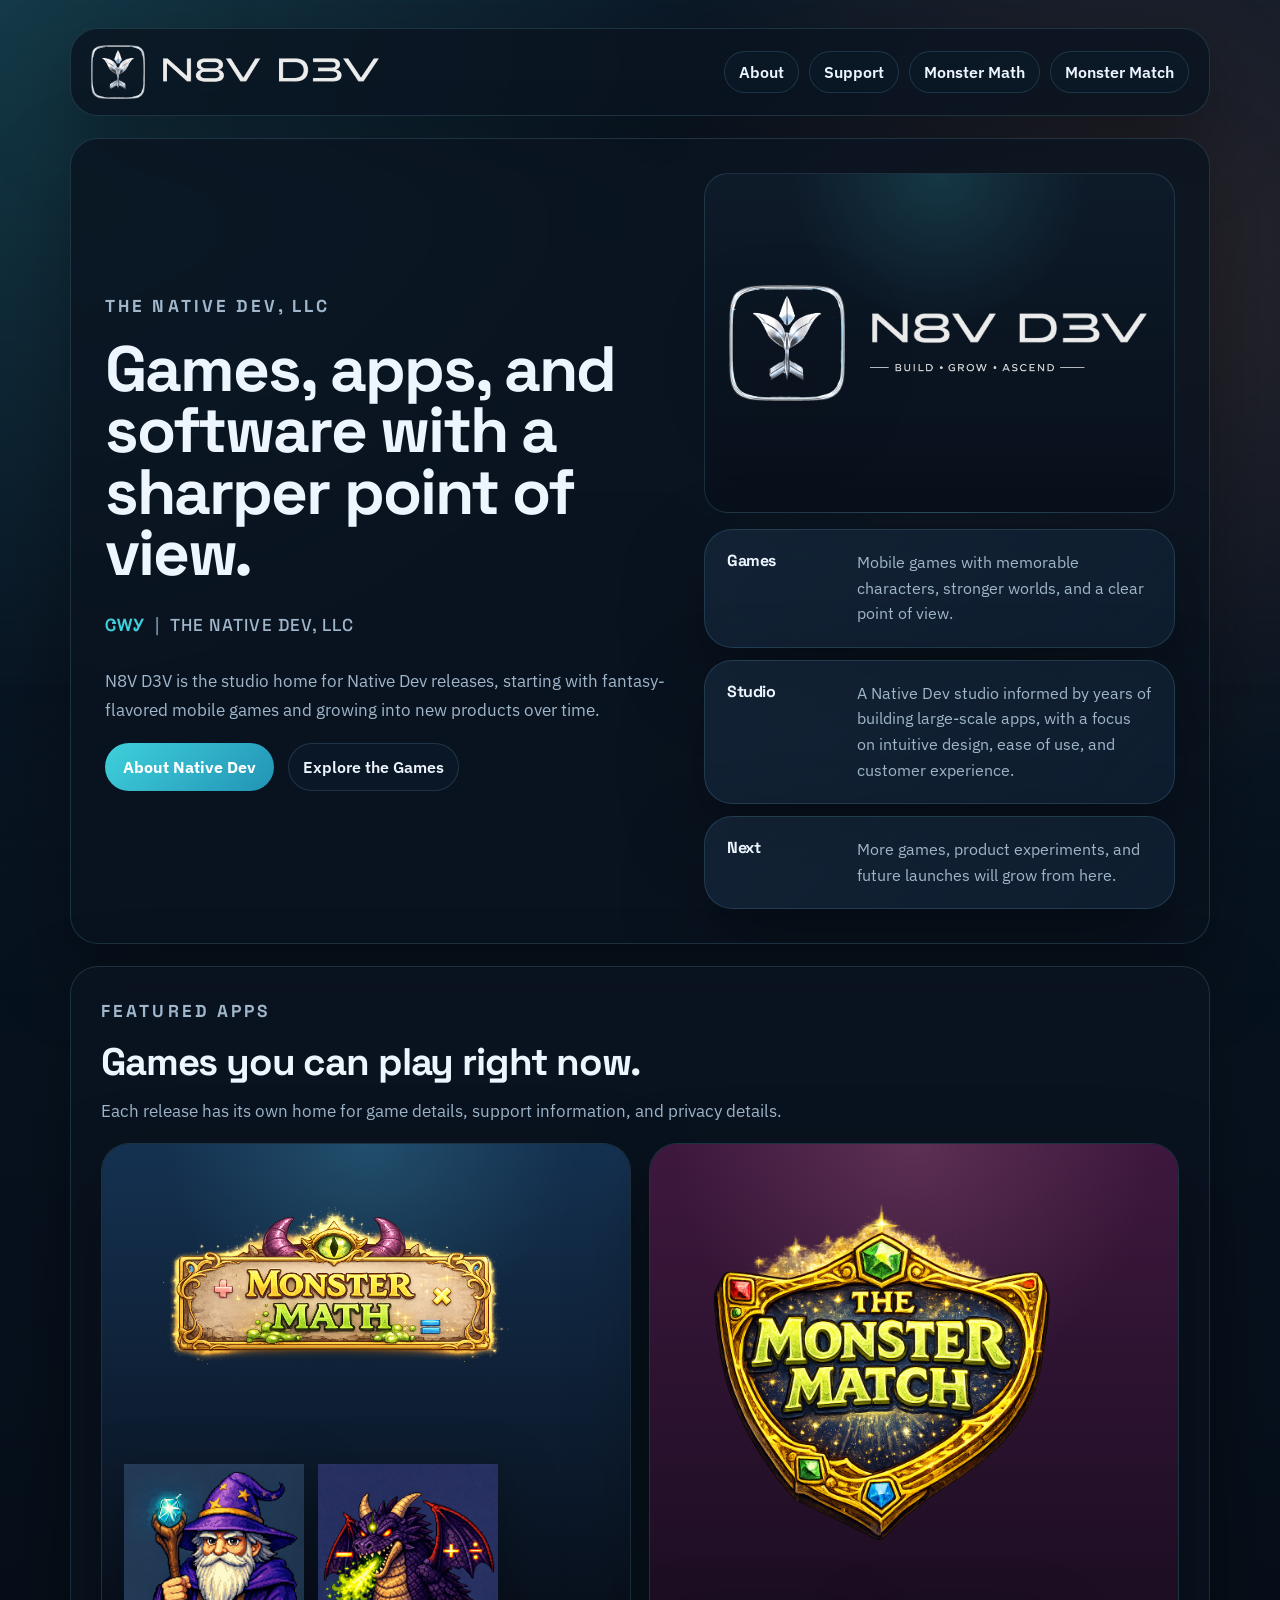
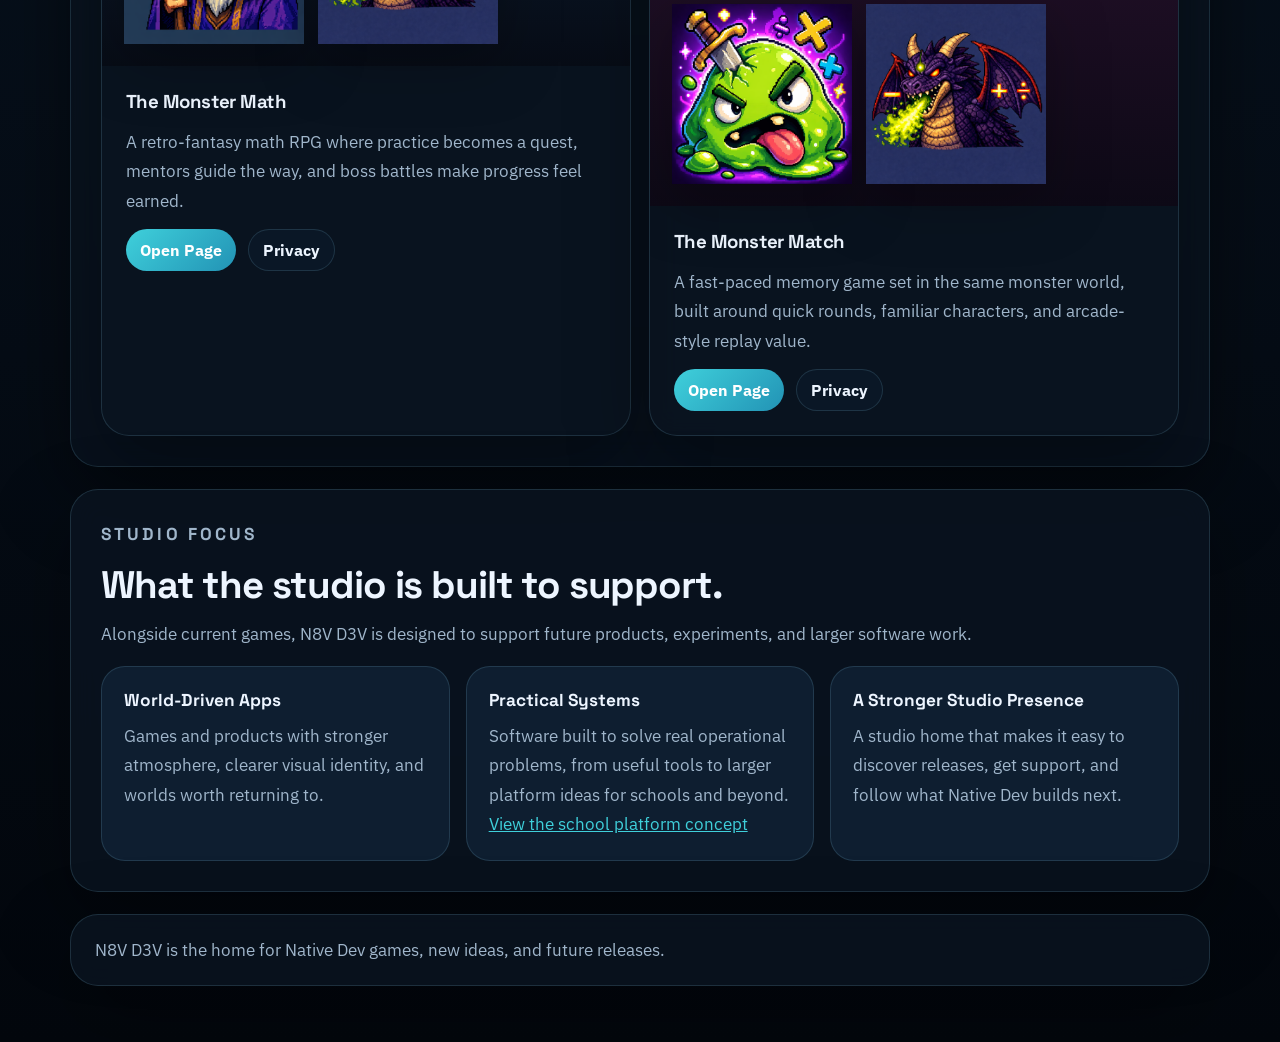
==== commit cfcb300a: "Refine homepage layout and about copy" ====
--- a/index.html
+++ b/index.html
@@ -57,15 +57,15 @@
           <div class="signal-grid">
             <article class="signal-card">
               <h3>Games</h3>
-              <p>Mobile games with stronger worlds, memorable characters, and a clearer identity from the start.</p>
+              <p>Mobile games with memorable characters, stronger worlds, and a clear point of view.</p>
             </article>
             <article class="signal-card">
               <h3>Studio</h3>
-              <p>A Native Dev studio shaped by years of experience building large-scale apps for major venues, with a focus on customer experience, intuitive design, and ease of use.</p>
+              <p>A Native Dev studio informed by years of building large-scale apps, with a focus on intuitive design, ease of use, and customer experience.</p>
             </article>
             <article class="signal-card">
               <h3>Next</h3>
-              <p>More games, product experiments, and future launches will grow from here as the studio continues to expand.</p>
+              <p>More games, product experiments, and future launches will grow from here.</p>
             </article>
           </div>
         </div>
--- a/storage/assets/styles/home.css
+++ b/storage/assets/styles/home.css
@@ -250,7 +250,7 @@
 .hero-visual {
   display: grid;
   gap: 16px;
-  align-content: center;
+  align-content: start;
 }
 
 .mark-panel,
@@ -305,18 +305,29 @@
 
 .signal-grid {
   display: grid;
-  grid-template-columns: repeat(3, minmax(0, 1fr));
-  gap: 14px;
+  grid-template-columns: 1fr;
+  gap: 12px;
 }
 
 .signal-card {
-  padding: 18px;
-  background: var(--surface-soft);
+  display: grid;
+  grid-template-columns: minmax(88px, 112px) minmax(0, 1fr);
+  gap: 18px;
+  align-items: start;
+  padding: 20px 22px;
+  background:
+    linear-gradient(135deg, rgba(24, 44, 66, 0.62) 0%, rgba(15, 31, 49, 0.92) 100%);
 }
 
 .signal-card h3 {
-  margin-bottom: 8px;
+  margin: 2px 0 0;
   font-size: 1rem;
+  line-height: 1.1;
+}
+
+.signal-card p {
+  font-size: 1rem;
+  line-height: 1.6;
 }
 
 .section {
@@ -539,4 +550,9 @@
   .hero-tagline {
     width: min(200px, 48vw);
   }
-}
+
+  .signal-card {
+    grid-template-columns: 1fr;
+    gap: 10px;
+  }
+}
